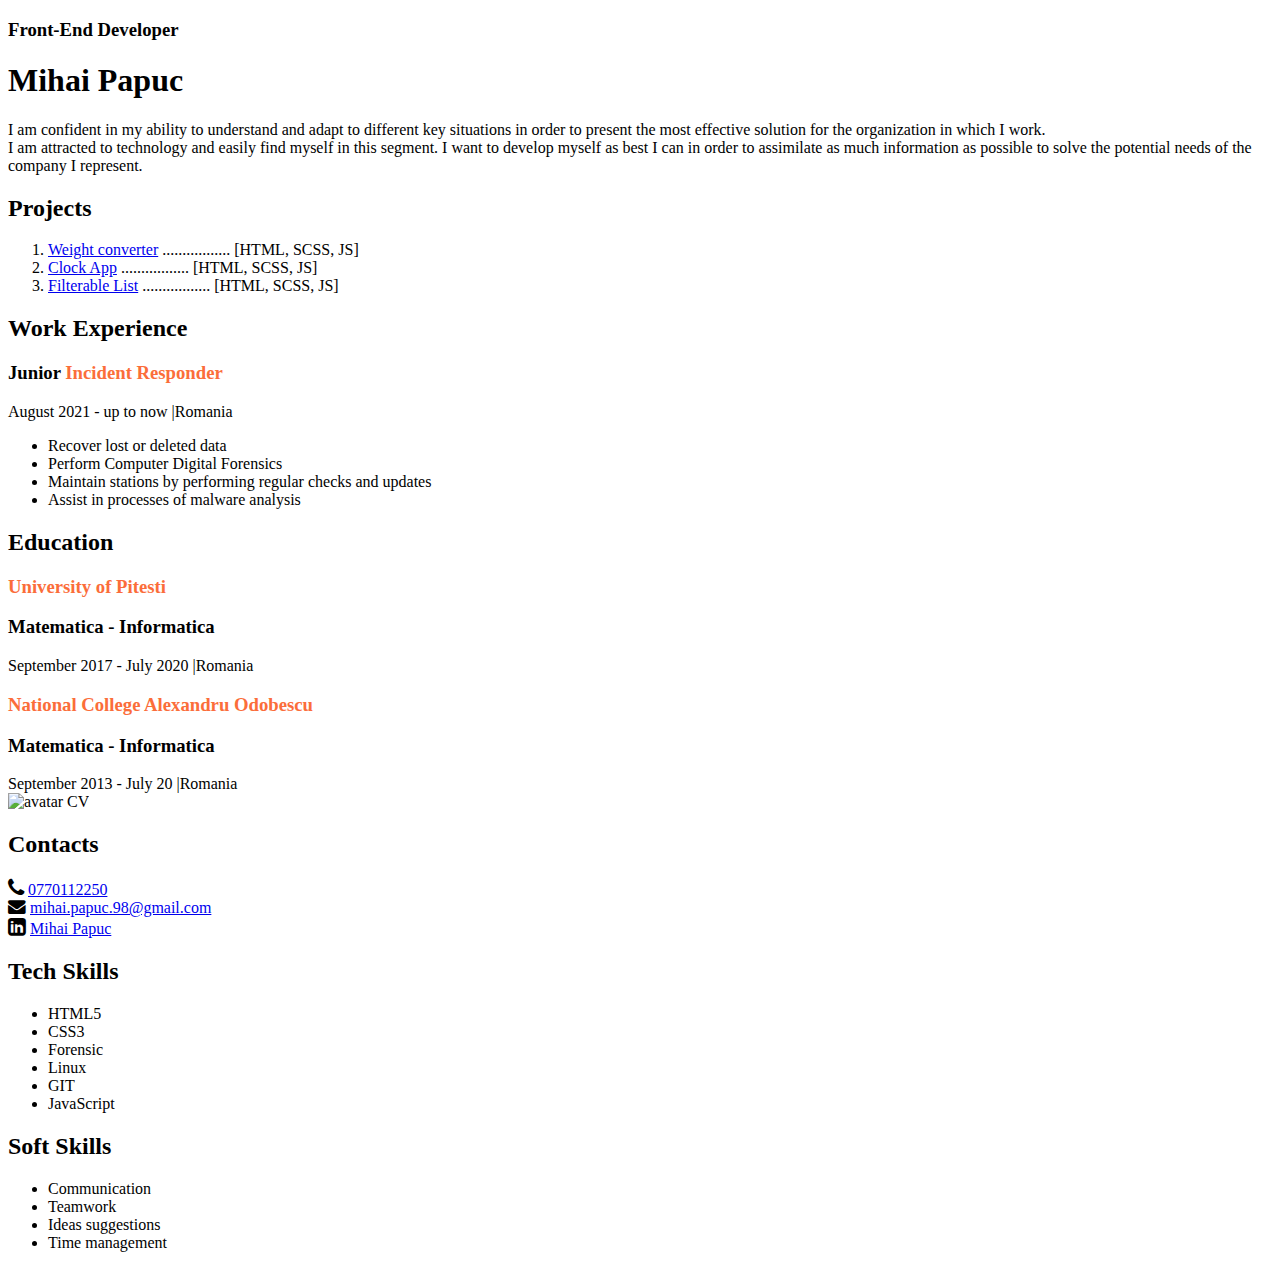
==== root/views/index.html @ e4f6b861 "move index.html to views folder" ====
<!DOCTYPE html>
<html lang="en">
  <head>
    <meta charset="UTF-8" />
    <meta http-equiv="X-UA-Compatible" content="IE=edge" />
    <meta name="viewport" content="width=device-width, initial-scale=1.0" />
    <title>My CV</title>
    <link rel="stylesheet" href="./styles/styles.css" />
    <link
      rel="stylesheet"
      href="https://cdnjs.cloudflare.com/ajax/libs/font-awesome/4.7.0/css/font-awesome.min.css"
    />
  </head>
  <body>
    <!-- Our app -->
    <div class="main-section">
      <!-- Main section -->
      <div class="right-section">
        <!-- Personal information section -->
        <div class="about-me-sec">
          <h3 id="profession">Front-End Developer</h3>
          <h1 id="personName">Mihai Papuc</h1>
          <span id="description"
            >I am confident in my ability to understand and adapt to different
            key situations in order to present the most effective solution for
            the organization in which I work.<br />
            I am attracted to technology and easily find myself in this segment.
            I want to develop myself as best I can in order to assimilate as
            much information as possible to solve the potential needs of the
            company I represent.</span
          >
        </div>
        <!-- Projects -->
        <div class="projects">
          <h2 class="right-sec-block-title">Projects</h2>
          <ol id="olList">
            <li class="right-section-list">
              <span class="project-items">
                <a
                  href="https://github.com/MihaiPapuc/Weight-Converter"
                  target="_blank"
                  >Weight converter</a
                >
                .................
                <span class="bracket">[</span>HTML, SCSS, JS<span
                  class="bracket"
                  >]</span
                >
              </span>
            </li>
            <li class="right-section-list">
              <span class="project-items">
                <a
                  href="https://github.com/MihaiPapuc/Clock-App"
                  target="_blank"
                  >Clock App</a
                >
                .................
                <span class="bracket">[</span>HTML, SCSS, JS<span
                  class="bracket"
                  >]</span
                >
              </span>
            </li>
            <li class="right-section-list">
              <span class="project-items">
                <a
                  href="https://github.com/MihaiPapuc/Filterable-List"
                  target="_blank"
                  >Filterable List</a
                >
                .................
                <span class="bracket">[</span>HTML, SCSS, JS<span
                  class="bracket"
                  >]</span
                >
              </span>
            </li>
          </ol>
        </div>
        <!-- Work experience -->
        <div class="work-experience">
          <!-- Current job -->
          <div class="person-jobs">
            <h2 class="right-sec-block-title">Work Experience</h2>
            <h3 class="job-name">
              Junior <span style="color: #fb6d3a">Incident Responder</span>
            </h3>
            <span class="descript-job"
              >August 2021 - up to now
              <span class="line-brake">|</span>Romania</span
            >
            <ul>
              <li>Recover lost or deleted data</li>
              <li>Perform Computer Digital Forensics</li>
              <li>
                Maintain stations by performing regular checks and updates
              </li>
              <li>Assist in processes of malware analysis</li>
            </ul>
          </div>

          <!-- Last job -->
          <!-- <div class="person-jobs">
                    <h3 class="job-name">Manager <span style='color:#FB6D3A'>Glory New</span></h3>
                    <span class="descript-job">March 2015 - October 2019 <span class="line-brake">|</span>Romania</span>

                    <ul>
                        <li>Lorem ipsum dolor sit amet.</li>
                        <li>Lorem ipsum dolor, sit amet consectetur adipisicing elit. Eaque.</li>
                        <li>Lorem ipsum dolor sit amet consectetur.</li>
                    </ul>
                </div> -->

          <!-- First job -->
          <!-- <div class="person-jobs">
                    <h3 class="job-name">Manager <span style='color:#FB6D3A'>Glory LLC</span></h3>
                    <span class="descript-job">June 2014 - February 2015 <span class="line-brake">|</span>Romania</span>
                    <ul>
                        <li>Lorem ipsum dolor sit amet consectetur adipisicing.</li>
                        <li>Lorem ipsum dolor sit amet consectetur adipisicing.</li>
                        <li>Lorem ipsum dolor sit amet consectetur adipisicing.</li>
                    </ul>
                </div> -->
        </div>

        <!-- Education -->
        <div class="education">
          <h2 class="right-sec-block-title">Education</h2>
          <h3><span style="color: #fb6d3a">University of Pitesti</span></h3>
          <h3 id="studyName">Matematica - Informatica</h3>
          <span id="descriptEducation"
            >September 2017 - July 2020
            <span class="line-brake">|</span>Romania</span
          >
          <h3>
            <span style="color: #fb6d3a"
              >National College Alexandru Odobescu
            </span>
          </h3>
          <h3 id="studyName">Matematica - Informatica</h3>
          <span id="descriptEducation"
            >September 2013 - July 20
            <span class="line-brake">|</span>Romania</span
          >
        </div>
      </div>
      <!-- Side bar -->
      <aside class="left-section">
        <img src="./img/avatar.png" alt="avatar CV" id="imgProfile" />

        <!-- Contacts section -->
        <!-- Phone number -->
        <div class="contacts">
          <div class="contacts-content">
            <h2 class="left-section-titile">Contacts</h2>
            <span class="contacts-block">
              <i class="fa fa-phone" style="font-size: 1.3rem"></i>
            </span>
            <a href="tel:+40770112250" id="phone">0770112250</a>
          </div>

          <!-- Email to -->
          <div class="contacts-content">
            <span class="contacts-block">
              <i class="fa fa-envelope" style="font-size: 1.1rem"></i>
            </span>
            <a href=" mailto: mihai.papuc.98@gmail.com" id="email"
              >mihai.papuc.98@gmail.com</a
            >
          </div>
          <div class="contacts-content">
            <span class="contacts-block">
              <i class="fa fa-linkedin-square" style="font-size: 1.3rem"></i>
            </span>
            <a
              href="https://www.linkedin.com/in/mihai-papuc-ba2484250/"
              target="_blank"
              id="linkedin"
              >Mihai Papuc</a
            >
          </div>
        </div>

        <!-- Tech Skills -->
        <div class="tech-skills">
          <h2>Tech Skills</h2>
          <ul>
            <li>HTML5</li>
            <li>CSS3</li>
            <li>Forensic</li>
            <li>Linux</li>
            <li>GIT</li>
            <li>JavaScript</li>
          </ul>
        </div>

        <!-- Soft Skills -->
        <div class="soft-skills">
          <h2>Soft Skills</h2>
          <ul>
            <li>Communication</li>
            <li>Teamwork</li>
            <li>Ideas suggestions</li>
            <li>Time management</li>
          </ul>
        </div>
      </aside>
    </div>
  </body>
</html>
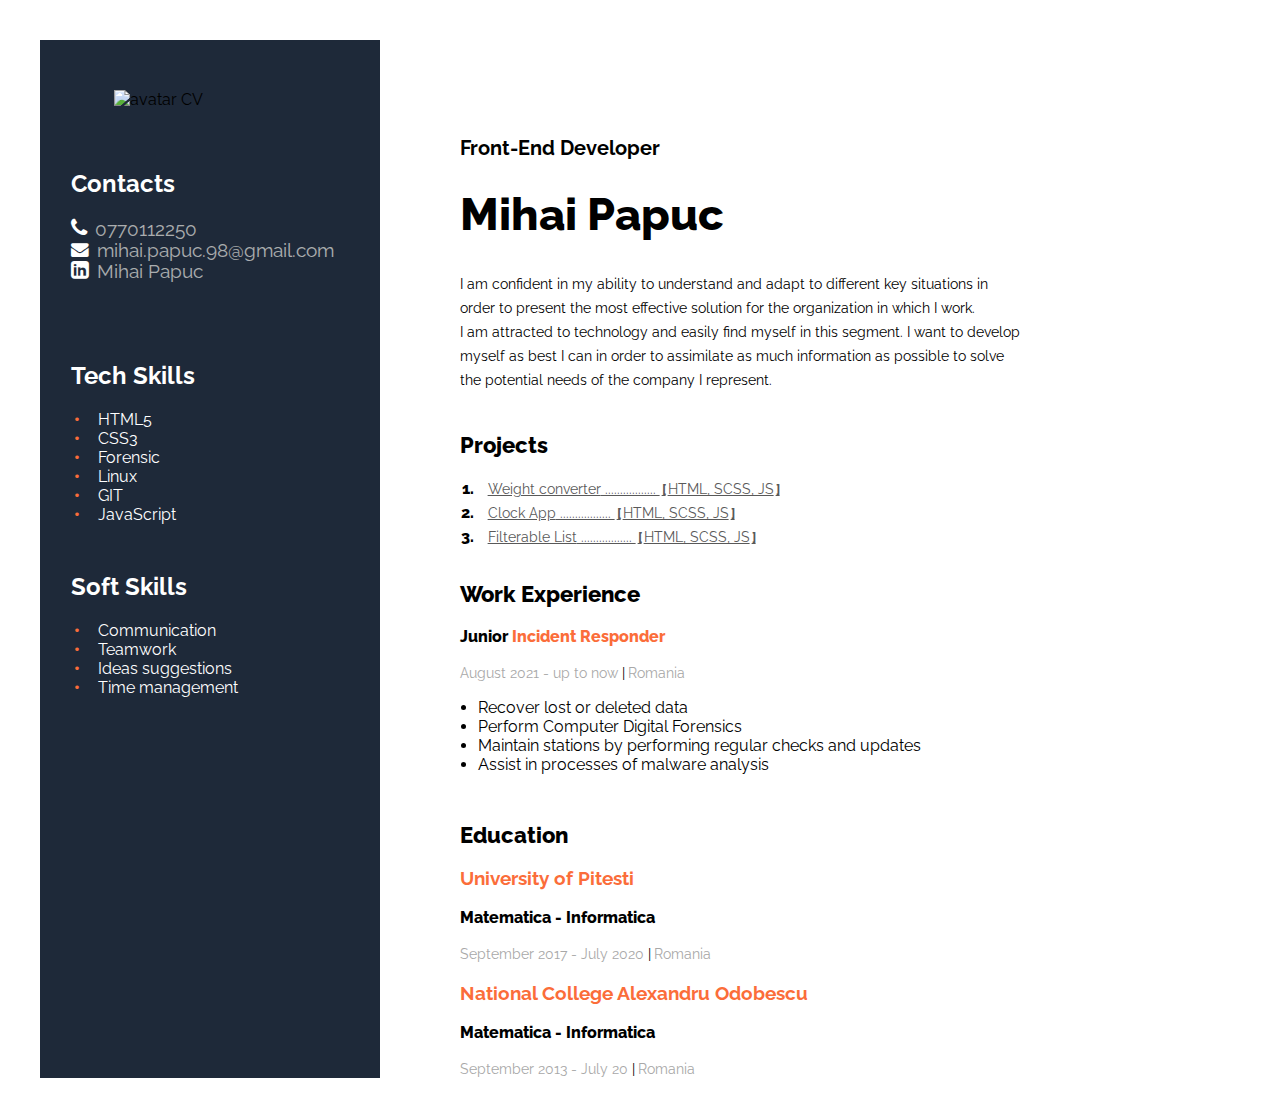
==== commit a9cc215d: "change css path" ====
--- a/root/views/index.html
+++ b/root/views/index.html
@@ -5,7 +5,7 @@
     <meta http-equiv="X-UA-Compatible" content="IE=edge" />
     <meta name="viewport" content="width=device-width, initial-scale=1.0" />
     <title>My CV</title>
-    <link rel="stylesheet" href="./styles/styles.css" />
+    <link rel="stylesheet" href="../styles/styles.css" />
     <link
       rel="stylesheet"
       href="https://cdnjs.cloudflare.com/ajax/libs/font-awesome/4.7.0/css/font-awesome.min.css"
--- a/root/styles/styles.css
+++ b/root/styles/styles.css
@@ -0,0 +1,275 @@
+@import url('https://fonts.googleapis.com/css2?family=Raleway:wght@100;400;600;800&family=Roboto:wght@100;500;900&display=swap');
+
+body {
+  font-family: 'Raleway', sans-serif;
+}
+
+/* Main section */
+
+.main-section {
+  /* Imparte pagina in doua */
+  display: flex;
+  /* default flex este pe row, si se aseaza in dreapta...design-ul este facut pentru stanga */
+  flex-direction: row-reverse;
+  /* latimea proiectului---unde se afla content */
+  width: 1200px;
+  /* in jurul cv-ului este o margine de 40 pixeli */
+  margin: 40px auto;
+}
+
+/* Right section + all components */
+.right-section {
+  margin-left: 80px;
+  margin-right: 220px;
+  background-color: #fff;
+}
+
+/* About me section */
+.about-me-sec {
+  font-style: normal;
+  font-weight: 800;
+  font-size: 14px;
+  line-height: 17px;
+  color: #000;
+  margin-top: 100px;
+  width: 35rem;
+}
+
+/* Profession */
+#profession {
+  font-size: 20px;
+  color: #000;
+}
+
+/* Name on the CV */
+#personName {
+  margin-top: 30px;
+  font-style: normal;
+  font-weight: 800;
+  font-size: 45px;
+  line-height: 55px;
+}
+
+/* The CV description */
+#description {
+  font-style: normal;
+  font-weight: 400;
+  font-size: 14px;
+  line-height: 24px;
+}
+
+/* Right section --> Projects */
+.projects {
+  margin-top: 40px;
+  width: 550px;
+}
+
+/* Projects block-title */
+.right-sec-block-title {
+  font-style: none;
+  font-weight: 800;
+  font-size: 22px;
+  line-height: 27px;
+}
+
+/* List custom */
+#olList {
+  margin-left: -1.4rem;
+}
+
+/* List Right section */
+.right-section-list {
+  font-weight: 800;
+  color: #000;
+}
+
+/* Project items - right section */
+.project-items {
+  font-style: normal;
+  font-weight: 400;
+  font-size: 14px;
+  line-height: 24px;
+  text-decoration: underline;
+  color: #595959;
+  margin-left: 10px;
+}
+
+.project-items a:visited {
+  text-decoration: none;
+  background-color: transparent;
+  color: #595959;
+}
+
+.project-items a:link {
+  text-decoration: none;
+  background-color: transparent;
+  color: #595959;
+}
+
+.project-items a:active {
+  text-decoration: none;
+  background-color: transparent;
+  color: #595959;
+}
+
+/* Custom bracket right-section */
+.bracket {
+  font-weight: bold;
+  margin: 2px;
+}
+
+/* Work experience block */
+
+.work-experience {
+  margin-top: 2rem;
+  margin-bottom: 2rem;
+}
+
+.person-jobs ul {
+  margin-left: -1.4rem;
+}
+
+.job-name {
+  font-style: normal;
+  font-weight: 800;
+  font-size: 16px;
+  line-height: 20px;
+}
+
+.descript-job {
+  font-style: normal;
+  font-weight: 400;
+  font-size: 14px;
+  line-height: 12px;
+  color: #a8a8a8;
+}
+
+.line-brake {
+  margin-right: 3px;
+  color: #000;
+}
+
+/* Education block */
+
+.education {
+  margin-top: 3rem;
+}
+
+#studyName {
+  font-style: normal;
+  font-weight: 800;
+  font-size: 16px;
+  line-height: 20px;
+}
+
+#descriptEducation {
+  font-style: normal;
+  font-weight: 400;
+  font-size: 14px;
+  line-height: 12px;
+  color: #a8a8a8;
+}
+
+/* Left section + all components */
+
+.left-section {
+  background-color: #1e2939;
+  padding: 10px;
+  width: 370px;
+  /* padding-bottom: auto; */
+  padding-bottom: 15rem;
+}
+
+#imgProfile {
+  display: block;
+  margin-left: auto;
+  margin-right: auto;
+  width: 60%;
+  padding: 40px;
+}
+
+.contacts {
+  color: #fff;
+  padding-left: 1.3rem;
+  margin-bottom: 5rem;
+}
+
+.left-section-title {
+  font-size: 20px;
+  line-height: 24px;
+}
+
+.contacts-block {
+  margin-right: 0.5rem;
+  font-size: 1.1rem;
+  position: relative;
+}
+
+.contacts-content {
+  font-weight: 600;
+}
+
+#phone,
+#email,
+#linkedin {
+  font-weight: 400;
+  color: #e7e6e1;
+  text-decoration: none;
+  font-size: 1.2rem;
+  opacity: 0.7;
+  position: absolute;
+  padding-bottom: 2rem;
+  padding-left: 0rem;
+}
+
+#linkedin a:visited {
+  text-decoration: none;
+  color: #e7e6e1;
+}
+
+#linkedin a:active {
+  text-decoration: none;
+  color: #e7e6e1;
+}
+
+.tech-skills,
+.soft-skills {
+  color: #fff;
+  padding-left: 1.3rem;
+  /* margin-bottom: 3rem; */
+  font-weight: 400;
+}
+
+.tech-skills {
+  margin-bottom: 3rem;
+}
+
+.tech-skills ul {
+  list-style: none;
+}
+
+.soft-skills ul {
+  list-style: none;
+}
+
+.tech-skills ul li::before {
+  content: '\2022';
+  color: #fb6d3a;
+  font-weight: 800;
+  display: inline-block;
+  width: 1.5rem;
+  margin-left: -2.3rem;
+}
+
+.soft-skills ul {
+  list-style: none;
+}
+
+.soft-skills ul li::before {
+  content: '\2022';
+  color: #fb6d3a;
+  font-weight: 800;
+  display: inline-block;
+  width: 1.5rem;
+  margin-left: -2.3rem;
+}
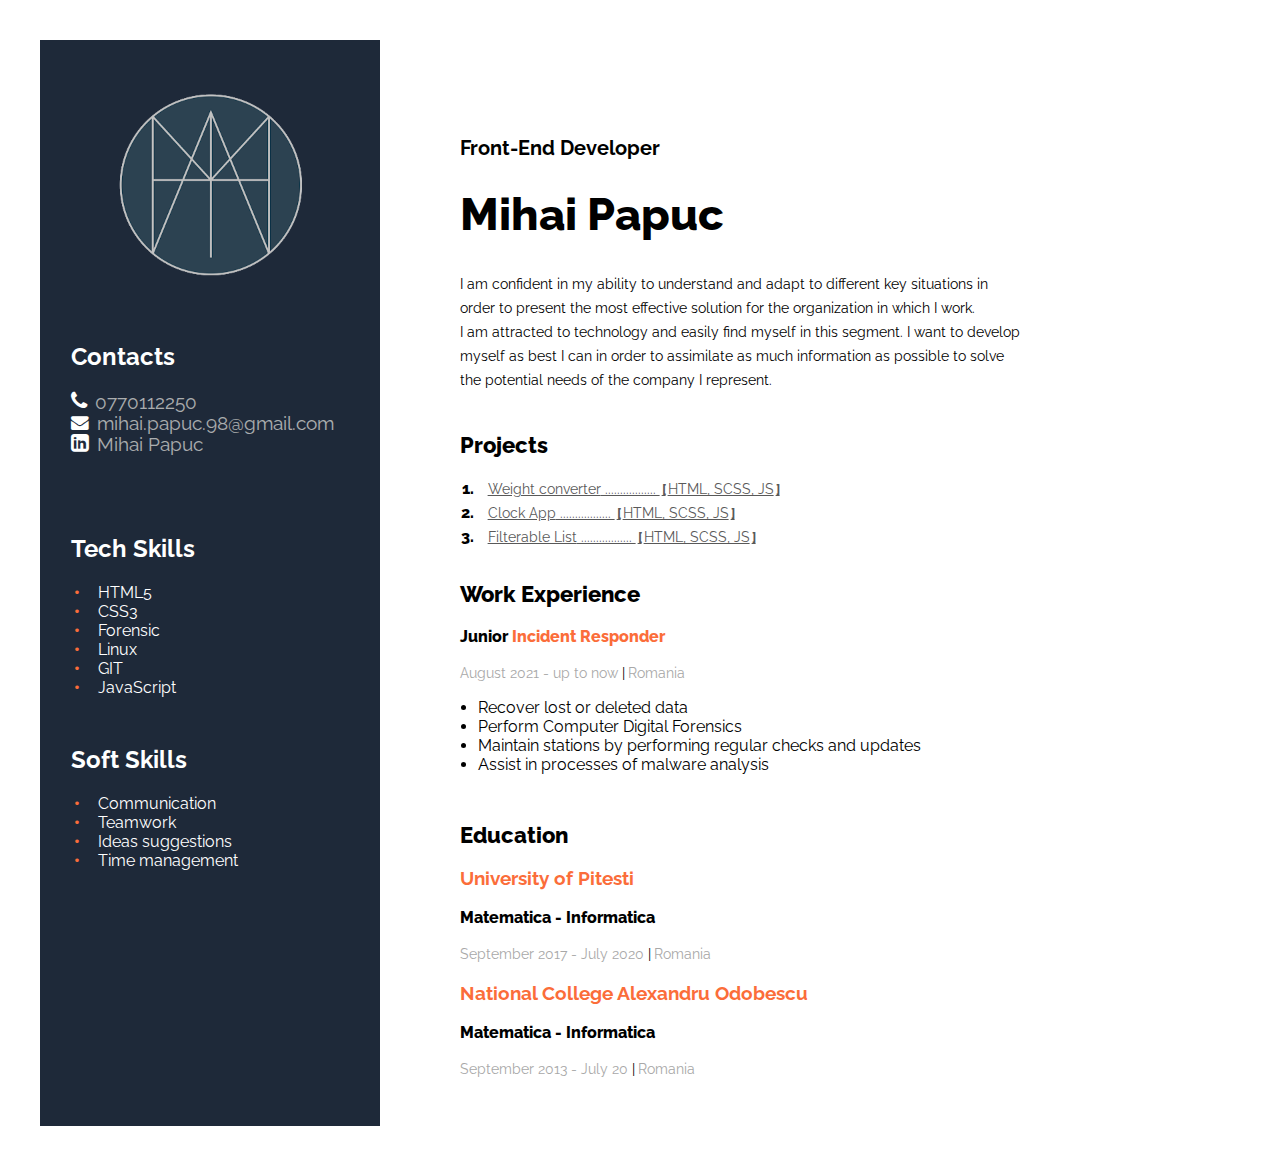
==== commit f00dedad: "change img path" ====
--- a/root/views/index.html
+++ b/root/views/index.html
@@ -147,7 +147,7 @@
       </div>
       <!-- Side bar -->
       <aside class="left-section">
-        <img src="./img/avatar.png" alt="avatar CV" id="imgProfile" />
+        <img src="../img/avatar.png" alt="avatar CV" id="imgProfile" />
 
         <!-- Contacts section -->
         <!-- Phone number -->
